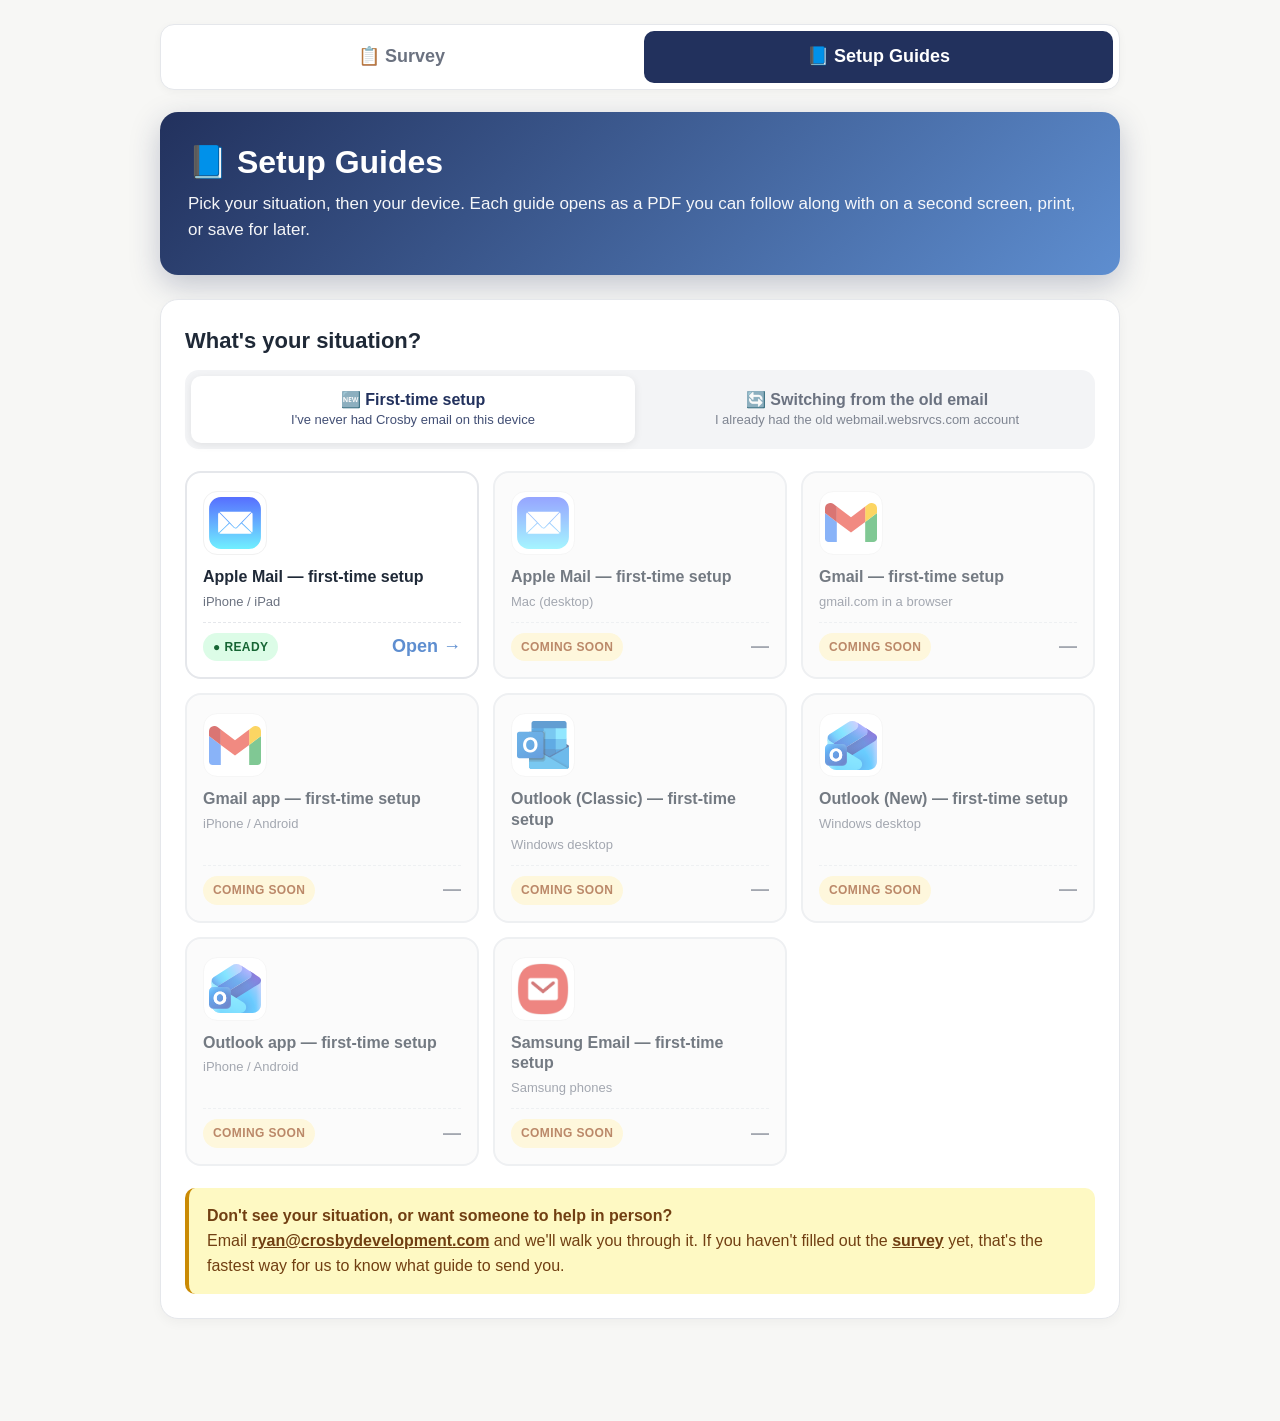
==== help.html @ f15f56f9 "Add setup-guides page + clarify what actually changed - New /help page with click-through tiles for " ====
<!DOCTYPE html>
<html lang="en">
<head>
<meta charset="UTF-8">
<meta name="viewport" content="width=device-width, initial-scale=1.0">
<title>Setup Guides — Crosby Development</title>
<meta name="description" content="Click-through walkthroughs for getting your Crosby Development email working on each device.">
<style>
  :root {
    --bg: #f7f7f5;
    --card: #ffffff;
    --ink: #1f2937;
    --muted: #6b7280;
    --line: #e5e7eb;
    --accent: #22315d;
    --accent-2: #5e8ed0;
    --accent-soft: #e6edf7;
    --selected: #16a34a;
    --selected-soft: #dcfce7;
  }

  * { box-sizing: border-box; }

  html, body {
    margin: 0; padding: 0;
    background: var(--bg);
    color: var(--ink);
    font-family: -apple-system, BlinkMacSystemFont, "Segoe UI", Roboto, "Helvetica Neue", Arial, sans-serif;
    font-size: 18px;
    line-height: 1.55;
  }

  .wrap { max-width: 1000px; margin: 0 auto; padding: 24px 20px 80px; }

  /* Top nav */
  nav.top {
    display: flex;
    gap: 8px;
    background: white;
    border: 1px solid var(--line);
    border-radius: 14px;
    padding: 6px;
    margin-bottom: 22px;
    box-shadow: 0 2px 8px rgba(0,0,0,0.04);
  }
  nav.top a {
    flex: 1;
    text-align: center;
    text-decoration: none;
    color: var(--muted);
    font-weight: 600;
    padding: 12px 14px;
    border-radius: 10px;
    transition: all 0.15s ease;
  }
  nav.top a.active {
    background: var(--accent);
    color: white;
  }
  nav.top a:not(.active):hover {
    background: var(--accent-soft);
    color: var(--accent);
  }

  header.hero {
    background: linear-gradient(135deg, #22315d 0%, #5e8ed0 100%);
    color: white;
    border-radius: 18px;
    padding: 32px 28px;
    margin-bottom: 24px;
    box-shadow: 0 10px 30px rgba(34, 49, 93, 0.25);
  }
  header.hero h1 { margin: 0 0 10px; font-size: 32px; line-height: 1.15; }
  header.hero p { margin: 0; font-size: 17px; opacity: 0.95; }

  section.card {
    background: var(--card);
    border: 1px solid var(--line);
    border-radius: 18px;
    padding: 24px;
    margin-bottom: 22px;
    box-shadow: 0 4px 12px rgba(0,0,0,0.04);
  }
  section.card h2 { margin: 0 0 12px; font-size: 22px; }
  section.card p  { margin: 0 0 14px; color: #374151; }

  /* Scenario picker (tabs) */
  .tabs {
    display: grid;
    grid-template-columns: 1fr 1fr;
    gap: 10px;
    background: #f3f4f6;
    border-radius: 14px;
    padding: 6px;
    margin: 4px 0 22px;
  }
  .tab {
    border: 0;
    cursor: pointer;
    background: transparent;
    color: var(--muted);
    font-weight: 700;
    font-size: 16px;
    padding: 14px 12px;
    border-radius: 10px;
    text-align: center;
    font-family: inherit;
    line-height: 1.25;
    transition: all 0.15s ease;
  }
  .tab small {
    display: block;
    font-weight: 500;
    font-size: 13px;
    margin-top: 2px;
    opacity: 0.85;
  }
  .tab.active {
    background: white;
    color: var(--accent);
    box-shadow: 0 2px 8px rgba(0,0,0,0.08);
  }
  .tab:not(.active):hover { color: var(--accent); }

  /* Guide grid */
  .guide-grid {
    display: grid;
    grid-template-columns: repeat(auto-fill, minmax(220px, 1fr));
    gap: 14px;
  }

  .guide-card {
    display: flex;
    flex-direction: column;
    align-items: stretch;
    background: white;
    border: 2px solid var(--line);
    border-radius: 16px;
    padding: 18px 16px 16px;
    text-decoration: none;
    color: var(--ink);
    position: relative;
    transition: all 0.15s ease;
    min-height: 200px;
  }

  .guide-card.available {
    cursor: pointer;
  }
  .guide-card.available:hover {
    border-color: var(--accent-2);
    transform: translateY(-2px);
    box-shadow: 0 8px 20px rgba(34,49,93,0.12);
  }

  .guide-card.coming-soon {
    opacity: 0.62;
    cursor: default;
    background: #fafafa;
  }

  .guide-card .icon-frame {
    width: 64px;
    height: 64px;
    border-radius: 14px;
    background: white;
    border: 1px solid #f1f1f1;
    display: flex;
    align-items: center;
    justify-content: center;
    margin-bottom: 12px;
    overflow: hidden;
  }
  .guide-card .icon-frame img {
    width: 52px; height: 52px; object-fit: contain;
  }

  .guide-card .title {
    font-weight: 700;
    font-size: 16px;
    line-height: 1.3;
    margin-bottom: 4px;
  }
  .guide-card .device {
    font-size: 13px;
    color: var(--muted);
    margin-bottom: 10px;
  }

  .guide-card .footer-row {
    margin-top: auto;
    display: flex;
    align-items: center;
    justify-content: space-between;
    gap: 8px;
    padding-top: 10px;
    border-top: 1px dashed var(--line);
  }

  .badge {
    display: inline-flex;
    align-items: center;
    gap: 5px;
    font-size: 12px;
    font-weight: 700;
    padding: 5px 10px;
    border-radius: 999px;
    text-transform: uppercase;
    letter-spacing: 0.4px;
  }
  .badge.live    { background: var(--selected-soft); color: #166534; }
  .badge.soon    { background: #fef3c7; color: #92400e; }
  .badge.format  { background: #eef2ff; color: #3730a3; }

  .open-arrow {
    color: var(--accent-2);
    font-weight: 800;
    font-size: 18px;
  }
  .guide-card.coming-soon .open-arrow { color: var(--muted); }

  .help-banner {
    background: #fef9c3;
    border-left: 4px solid #ca8a04;
    border-radius: 10px;
    padding: 16px 18px;
    margin-top: 22px;
    font-size: 16px;
    color: #713f12;
  }
  .help-banner a {
    color: #713f12;
    font-weight: 700;
  }

  /* Modal for coming-soon */
  .modal-bg {
    position: fixed; inset: 0;
    background: rgba(15, 23, 42, 0.55);
    display: none;
    align-items: center;
    justify-content: center;
    padding: 20px;
    z-index: 100;
  }
  .modal-bg.show { display: flex; }
  .modal {
    background: white;
    border-radius: 18px;
    padding: 28px;
    max-width: 480px;
    width: 100%;
    box-shadow: 0 30px 60px rgba(0,0,0,0.3);
  }
  .modal h3 { margin: 0 0 10px; font-size: 22px; }
  .modal p  { margin: 0 0 18px; color: #374151; }
  .modal-actions { display: flex; gap: 10px; justify-content: flex-end; }
  .modal button {
    cursor: pointer;
    border: 0;
    padding: 12px 18px;
    font-size: 15px;
    font-weight: 700;
    border-radius: 10px;
    font-family: inherit;
  }
  .modal button.primary { background: var(--accent); color: white; }
  .modal button.secondary { background: #f3f4f6; color: var(--ink); }

  @media (max-width: 560px) {
    header.hero h1 { font-size: 24px; }
    .tab { font-size: 14px; padding: 12px 8px; }
    .tab small { font-size: 11px; }
  }
</style>
</head>
<body>
<div class="wrap">

  <nav class="top">
    <a href="/">📋 Survey</a>
    <a href="/help" class="active">📘 Setup Guides</a>
  </nav>

  <header class="hero">
    <h1>📘 Setup Guides</h1>
    <p>Pick your situation, then your device. Each guide opens as a PDF you can follow along with on a second screen, print, or save for later.</p>
  </header>

  <section class="card">
    <h2>What's your situation?</h2>
    <div class="tabs" role="tablist">
      <button class="tab active" data-target="first-time" role="tab" aria-selected="true">
        🆕 First-time setup
        <small>I've never had Crosby email on this device</small>
      </button>
      <button class="tab" data-target="switching" role="tab" aria-selected="false">
        🔄 Switching from the old email
        <small>I already had the old webmail.websrvcs.com account</small>
      </button>
    </div>

    <!-- FIRST-TIME SETUP GRID -->
    <div class="guide-grid" id="first-time">

      <a class="guide-card available" href="guides/apple-mail-first-setup.pdf" target="_blank" rel="noopener">
        <div class="icon-frame"><img src="icons/apple-mail.svg" alt="Apple Mail"></div>
        <div class="title">Apple Mail — first-time setup</div>
        <div class="device">iPhone / iPad</div>
        <div class="footer-row">
          <span class="badge live">● Ready</span>
          <span class="open-arrow">Open →</span>
        </div>
      </a>

      <div class="guide-card coming-soon" data-app="Apple Mail (Mac)">
        <div class="icon-frame"><img src="icons/apple-mail.svg" alt=""></div>
        <div class="title">Apple Mail — first-time setup</div>
        <div class="device">Mac (desktop)</div>
        <div class="footer-row">
          <span class="badge soon">Coming soon</span>
          <span class="open-arrow">—</span>
        </div>
      </div>

      <div class="guide-card coming-soon" data-app="Gmail web">
        <div class="icon-frame"><img src="icons/gmail.svg" alt=""></div>
        <div class="title">Gmail — first-time setup</div>
        <div class="device">gmail.com in a browser</div>
        <div class="footer-row">
          <span class="badge soon">Coming soon</span>
          <span class="open-arrow">—</span>
        </div>
      </div>

      <div class="guide-card coming-soon" data-app="Gmail app">
        <div class="icon-frame"><img src="icons/gmail.svg" alt=""></div>
        <div class="title">Gmail app — first-time setup</div>
        <div class="device">iPhone / Android</div>
        <div class="footer-row">
          <span class="badge soon">Coming soon</span>
          <span class="open-arrow">—</span>
        </div>
      </div>

      <div class="guide-card coming-soon" data-app="Outlook (Classic)">
        <div class="icon-frame"><img src="icons/outlook-classic.svg" alt=""></div>
        <div class="title">Outlook (Classic) — first-time setup</div>
        <div class="device">Windows desktop</div>
        <div class="footer-row">
          <span class="badge soon">Coming soon</span>
          <span class="open-arrow">—</span>
        </div>
      </div>

      <div class="guide-card coming-soon" data-app="Outlook (New)">
        <div class="icon-frame"><img src="icons/outlook-new.svg" alt=""></div>
        <div class="title">Outlook (New) — first-time setup</div>
        <div class="device">Windows desktop</div>
        <div class="footer-row">
          <span class="badge soon">Coming soon</span>
          <span class="open-arrow">—</span>
        </div>
      </div>

      <div class="guide-card coming-soon" data-app="Outlook app">
        <div class="icon-frame"><img src="icons/outlook-new.svg" alt=""></div>
        <div class="title">Outlook app — first-time setup</div>
        <div class="device">iPhone / Android</div>
        <div class="footer-row">
          <span class="badge soon">Coming soon</span>
          <span class="open-arrow">—</span>
        </div>
      </div>

      <div class="guide-card coming-soon" data-app="Samsung Email">
        <div class="icon-frame"><img src="icons/samsung-email.png" alt=""></div>
        <div class="title">Samsung Email — first-time setup</div>
        <div class="device">Samsung phones</div>
        <div class="footer-row">
          <span class="badge soon">Coming soon</span>
          <span class="open-arrow">—</span>
        </div>
      </div>

    </div>

    <!-- SWITCHING FROM OLD ACCOUNT GRID -->
    <div class="guide-grid" id="switching" style="display:none;">

      <a class="guide-card available" href="guides/apple-mail-remove-and-re-add.pdf" target="_blank" rel="noopener">
        <div class="icon-frame"><img src="icons/apple-mail.svg" alt="Apple Mail"></div>
        <div class="title">Apple Mail — remove old, re-add via Google</div>
        <div class="device">iPhone / iPad</div>
        <div class="footer-row">
          <span class="badge live">● Ready</span>
          <span class="open-arrow">Open →</span>
        </div>
      </a>

      <div class="guide-card coming-soon" data-app="Apple Mail (Mac) switch">
        <div class="icon-frame"><img src="icons/apple-mail.svg" alt=""></div>
        <div class="title">Apple Mail — remove old, re-add via Google</div>
        <div class="device">Mac (desktop)</div>
        <div class="footer-row">
          <span class="badge soon">Coming soon</span>
          <span class="open-arrow">—</span>
        </div>
      </div>

      <div class="guide-card coming-soon" data-app="Outlook Classic switch">
        <div class="icon-frame"><img src="icons/outlook-classic.svg" alt=""></div>
        <div class="title">Outlook (Classic) — remove old, re-add via Google</div>
        <div class="device">Windows desktop</div>
        <div class="footer-row">
          <span class="badge soon">Coming soon</span>
          <span class="open-arrow">—</span>
        </div>
      </div>

      <div class="guide-card coming-soon" data-app="Outlook New switch">
        <div class="icon-frame"><img src="icons/outlook-new.svg" alt=""></div>
        <div class="title">Outlook (New) — remove old, re-add via Google</div>
        <div class="device">Windows desktop</div>
        <div class="footer-row">
          <span class="badge soon">Coming soon</span>
          <span class="open-arrow">—</span>
        </div>
      </div>

      <div class="guide-card coming-soon" data-app="Outlook app switch">
        <div class="icon-frame"><img src="icons/outlook-new.svg" alt=""></div>
        <div class="title">Outlook app — remove old, re-add via Google</div>
        <div class="device">iPhone / Android</div>
        <div class="footer-row">
          <span class="badge soon">Coming soon</span>
          <span class="open-arrow">—</span>
        </div>
      </div>

      <div class="guide-card coming-soon" data-app="Samsung Email switch">
        <div class="icon-frame"><img src="icons/samsung-email.png" alt=""></div>
        <div class="title">Samsung Email — remove old, re-add via Google</div>
        <div class="device">Samsung phones</div>
        <div class="footer-row">
          <span class="badge soon">Coming soon</span>
          <span class="open-arrow">—</span>
        </div>
      </div>

      <div class="guide-card coming-soon" data-app="Webmail switch">
        <div class="icon-frame">
          <svg viewBox="0 0 24 24" width="44" height="44" fill="none" stroke="#22315d" stroke-width="1.6"><circle cx="12" cy="12" r="9"/><path d="M3 12h18M12 3a14 14 0 010 18M12 3a14 14 0 000 18"/></svg>
        </div>
        <div class="title">Webmail — switching from old website</div>
        <div class="device">Any browser</div>
        <div class="footer-row">
          <span class="badge soon">Coming soon</span>
          <span class="open-arrow">—</span>
        </div>
      </div>

    </div>

    <div class="help-banner">
      <strong>Don't see your situation, or want someone to help in person?</strong><br>
      Email <a href="mailto:ryan@crosbydevelopment.com">ryan@crosbydevelopment.com</a> and we'll walk you through it. If you haven't filled out the <a href="/">survey</a> yet, that's the fastest way for us to know what guide to send you.
    </div>
  </section>

</div>

<!-- Coming-soon modal -->
<div class="modal-bg" id="soonModal" role="dialog" aria-modal="true">
  <div class="modal">
    <h3>📝 This guide is on its way</h3>
    <p>We're still putting together the walkthrough for <strong id="soonApp">this setup</strong>. In the meantime, email <a href="mailto:ryan@crosbydevelopment.com">ryan@crosbydevelopment.com</a> and we'll walk you through it directly — usually a 5-minute phone call.</p>
    <div class="modal-actions">
      <button type="button" class="secondary" onclick="closeSoon()">Close</button>
      <a class="modal-button" href="mailto:ryan@crosbydevelopment.com?subject=Email%20setup%20help" style="text-decoration:none;"><button type="button" class="primary">Email Ryan</button></a>
    </div>
  </div>
</div>

<script>
  // Tab switching
  document.querySelectorAll('.tab').forEach(tab => {
    tab.addEventListener('click', () => {
      document.querySelectorAll('.tab').forEach(t => {
        t.classList.remove('active');
        t.setAttribute('aria-selected', 'false');
      });
      tab.classList.add('active');
      tab.setAttribute('aria-selected', 'true');

      const target = tab.dataset.target;
      document.querySelectorAll('.guide-grid').forEach(g => {
        g.style.display = (g.id === target) ? 'grid' : 'none';
      });
    });
  });

  // Coming-soon modal
  document.querySelectorAll('.guide-card.coming-soon').forEach(card => {
    card.addEventListener('click', () => {
      document.getElementById('soonApp').textContent = card.dataset.app || 'this setup';
      document.getElementById('soonModal').classList.add('show');
    });
  });
  function closeSoon() {
    document.getElementById('soonModal').classList.remove('show');
  }
  document.getElementById('soonModal').addEventListener('click', e => {
    if (e.target.id === 'soonModal') closeSoon();
  });
</script>
</body>
</html>
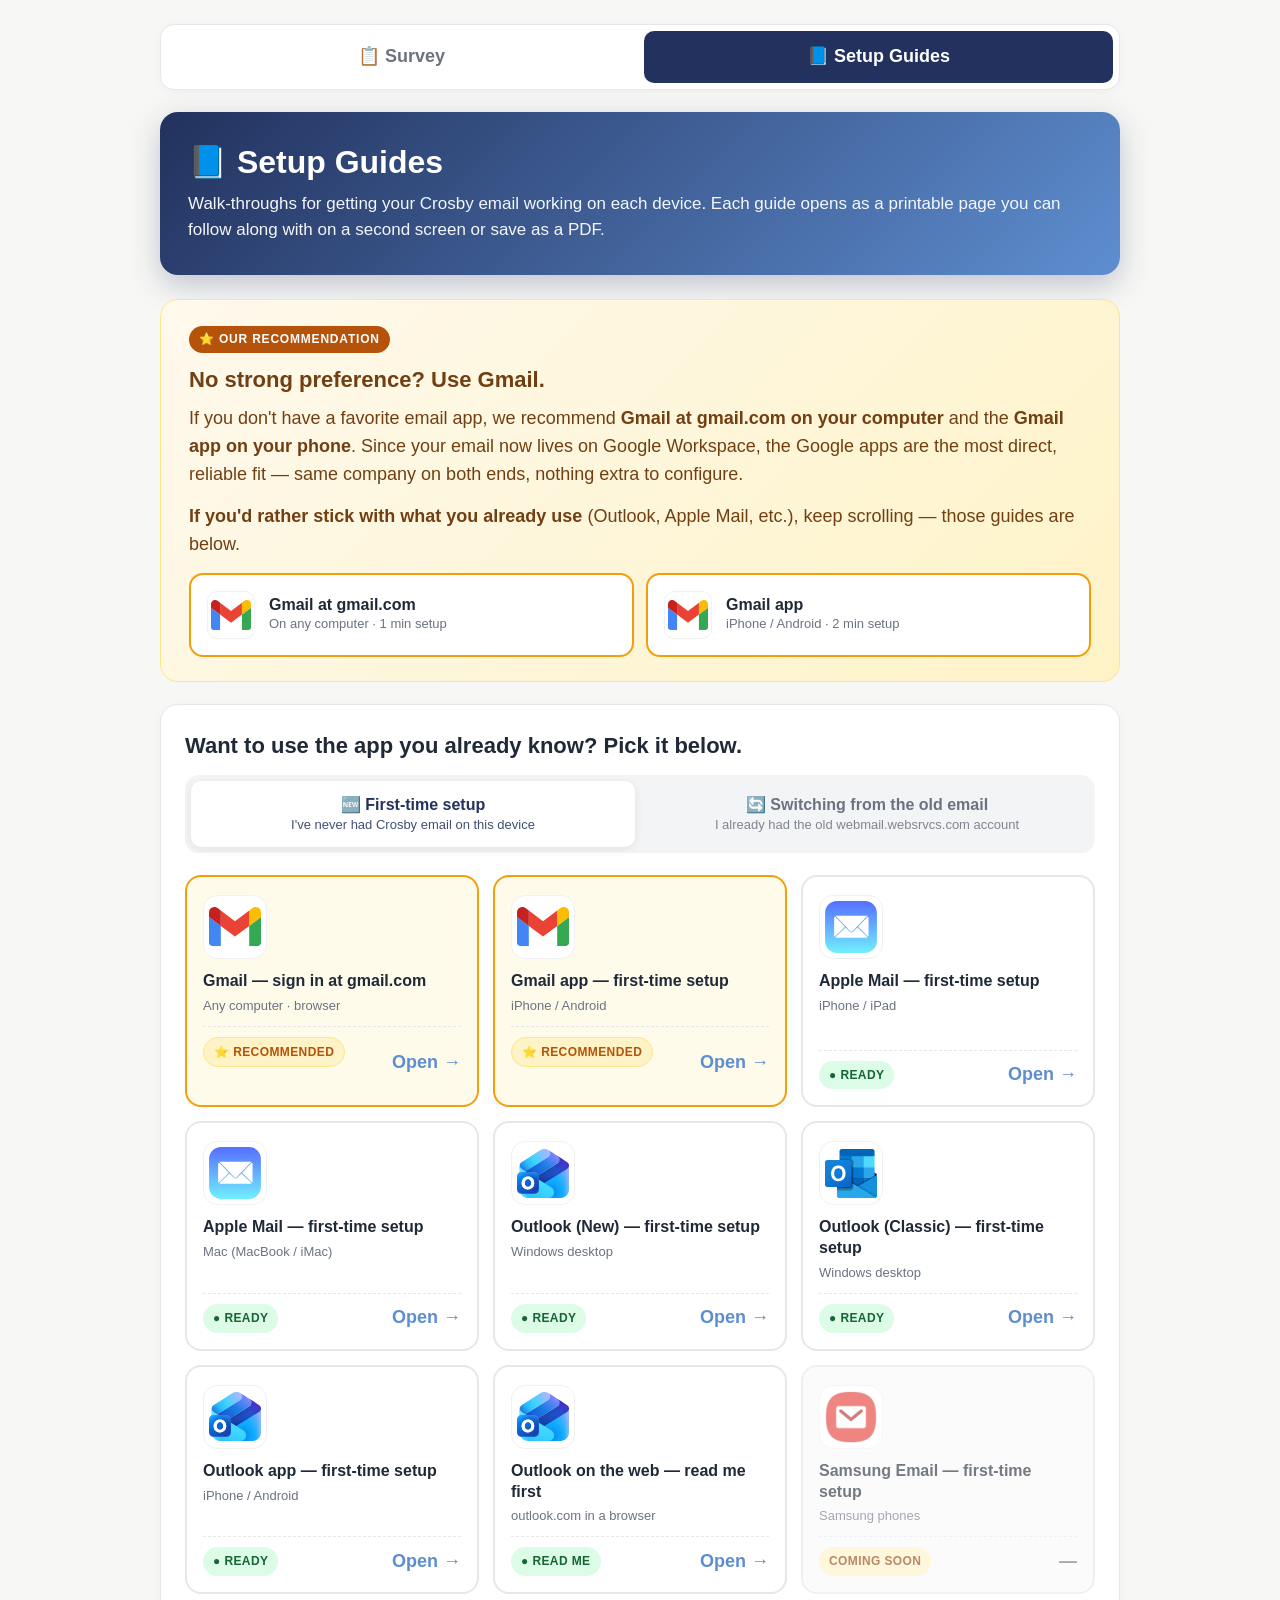
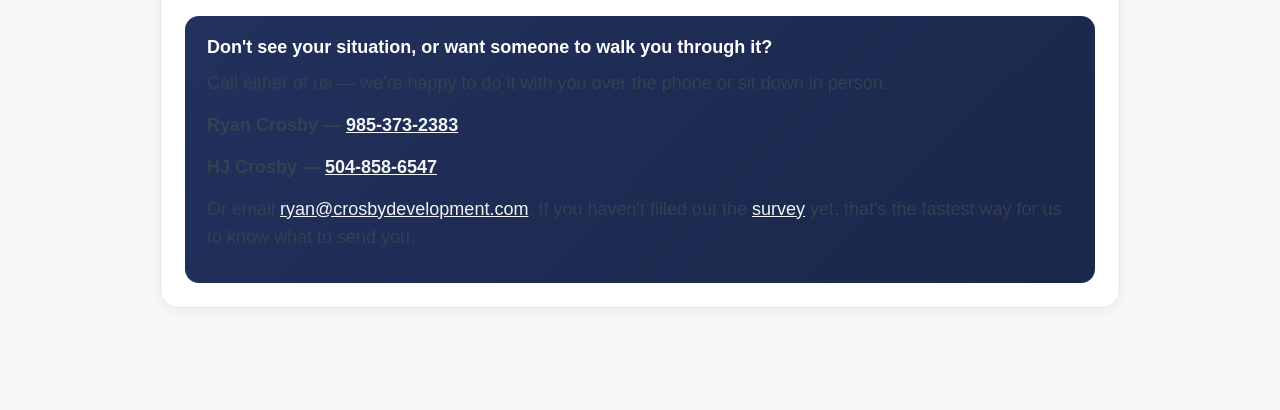
==== commit 24035420: "Add 7 setup guides + Gmail recommendation Guides written as printable HTML (each prints cleanly to P" ====
--- a/help.html
+++ b/help.html
@@ -17,6 +17,8 @@
     --accent-soft: #e6edf7;
     --selected: #16a34a;
     --selected-soft: #dcfce7;
+    --gold: #b45309;
+    --gold-soft: #fef3c7;
   }
 
   * { box-sizing: border-box; }
@@ -32,10 +34,8 @@
 
   .wrap { max-width: 1000px; margin: 0 auto; padding: 24px 20px 80px; }
 
-  /* Top nav */
   nav.top {
-    display: flex;
-    gap: 8px;
+    display: flex; gap: 8px;
     background: white;
     border: 1px solid var(--line);
     border-radius: 14px;
@@ -44,23 +44,13 @@
     box-shadow: 0 2px 8px rgba(0,0,0,0.04);
   }
   nav.top a {
-    flex: 1;
-    text-align: center;
-    text-decoration: none;
-    color: var(--muted);
-    font-weight: 600;
-    padding: 12px 14px;
-    border-radius: 10px;
+    flex: 1; text-align: center; text-decoration: none;
+    color: var(--muted); font-weight: 600;
+    padding: 12px 14px; border-radius: 10px;
     transition: all 0.15s ease;
   }
-  nav.top a.active {
-    background: var(--accent);
-    color: white;
-  }
-  nav.top a:not(.active):hover {
-    background: var(--accent-soft);
-    color: var(--accent);
-  }
+  nav.top a.active { background: var(--accent); color: white; }
+  nav.top a:not(.active):hover { background: var(--accent-soft); color: var(--accent); }
 
   header.hero {
     background: linear-gradient(135deg, #22315d 0%, #5e8ed0 100%);
@@ -84,7 +74,64 @@
   section.card h2 { margin: 0 0 12px; font-size: 22px; }
   section.card p  { margin: 0 0 14px; color: #374151; }
 
-  /* Scenario picker (tabs) */
+  /* Recommendation hero */
+  .reco {
+    background: linear-gradient(135deg, #fff9ed 0%, #fef3c7 100%);
+    border: 1px solid #fde68a;
+    border-radius: 18px;
+    padding: 24px 28px;
+    margin-bottom: 22px;
+  }
+  .reco .star {
+    display: inline-block;
+    background: var(--gold);
+    color: white;
+    font-weight: 800;
+    font-size: 12px;
+    padding: 4px 10px;
+    border-radius: 999px;
+    text-transform: uppercase;
+    letter-spacing: 0.8px;
+    margin-bottom: 10px;
+  }
+  .reco h2 { margin: 0 0 8px; color: #713f12; font-size: 22px; }
+  .reco p  { margin: 0 0 14px; color: #713f12; }
+
+  .reco-picks {
+    display: grid;
+    grid-template-columns: repeat(auto-fit, minmax(220px, 1fr));
+    gap: 12px;
+    margin-top: 14px;
+  }
+  .reco-pick {
+    background: white;
+    border: 2px solid #f59e0b;
+    border-radius: 14px;
+    padding: 16px;
+    text-decoration: none;
+    color: var(--ink);
+    display: flex;
+    align-items: center;
+    gap: 14px;
+    transition: all 0.15s ease;
+  }
+  .reco-pick:hover {
+    transform: translateY(-2px);
+    box-shadow: 0 8px 20px rgba(180, 83, 9, 0.2);
+  }
+  .reco-pick .icon-mini {
+    width: 48px; height: 48px;
+    background: white;
+    border: 1px solid #f1f1f1;
+    border-radius: 10px;
+    display: flex; align-items: center; justify-content: center;
+    flex-shrink: 0;
+  }
+  .reco-pick .icon-mini img { width: 40px; height: 40px; object-fit: contain; }
+  .reco-pick .what { font-weight: 700; font-size: 16px; line-height: 1.2; }
+  .reco-pick .where { font-size: 13px; color: var(--muted); }
+
+  /* Tabs */
   .tabs {
     display: grid;
     grid-template-columns: 1fr 1fr;
@@ -95,29 +142,21 @@
     margin: 4px 0 22px;
   }
   .tab {
-    border: 0;
-    cursor: pointer;
+    border: 0; cursor: pointer;
     background: transparent;
     color: var(--muted);
-    font-weight: 700;
-    font-size: 16px;
-    padding: 14px 12px;
-    border-radius: 10px;
-    text-align: center;
-    font-family: inherit;
+    font-weight: 700; font-size: 16px;
+    padding: 14px 12px; border-radius: 10px;
+    text-align: center; font-family: inherit;
     line-height: 1.25;
     transition: all 0.15s ease;
   }
   .tab small {
-    display: block;
-    font-weight: 500;
-    font-size: 13px;
-    margin-top: 2px;
-    opacity: 0.85;
+    display: block; font-weight: 500; font-size: 13px;
+    margin-top: 2px; opacity: 0.85;
   }
   .tab.active {
-    background: white;
-    color: var(--accent);
+    background: white; color: var(--accent);
     box-shadow: 0 2px 8px rgba(0,0,0,0.08);
   }
   .tab:not(.active):hover { color: var(--accent); }
@@ -130,9 +169,7 @@
   }
 
   .guide-card {
-    display: flex;
-    flex-direction: column;
-    align-items: stretch;
+    display: flex; flex-direction: column;
     background: white;
     border: 2px solid var(--line);
     border-radius: 16px;
@@ -141,128 +178,98 @@
     color: var(--ink);
     position: relative;
     transition: all 0.15s ease;
-    min-height: 200px;
-  }
-
-  .guide-card.available {
-    cursor: pointer;
-  }
+    min-height: 220px;
+  }
+
+  .guide-card.available { cursor: pointer; }
   .guide-card.available:hover {
     border-color: var(--accent-2);
     transform: translateY(-2px);
     box-shadow: 0 8px 20px rgba(34,49,93,0.12);
   }
-
-  .guide-card.coming-soon {
-    opacity: 0.62;
-    cursor: default;
-    background: #fafafa;
-  }
+  .guide-card.recommended { border-color: #f59e0b; background: #fffbeb; }
+  .guide-card.recommended:hover { border-color: #d97706; }
+
+  .guide-card.coming-soon { opacity: 0.62; cursor: default; background: #fafafa; }
 
   .guide-card .icon-frame {
-    width: 64px;
-    height: 64px;
+    width: 64px; height: 64px;
     border-radius: 14px;
     background: white;
     border: 1px solid #f1f1f1;
-    display: flex;
-    align-items: center;
-    justify-content: center;
+    display: flex; align-items: center; justify-content: center;
     margin-bottom: 12px;
     overflow: hidden;
   }
-  .guide-card .icon-frame img {
-    width: 52px; height: 52px; object-fit: contain;
-  }
+  .guide-card .icon-frame img { width: 52px; height: 52px; object-fit: contain; }
 
   .guide-card .title {
-    font-weight: 700;
-    font-size: 16px;
-    line-height: 1.3;
-    margin-bottom: 4px;
+    font-weight: 700; font-size: 16px;
+    line-height: 1.3; margin-bottom: 4px;
   }
   .guide-card .device {
-    font-size: 13px;
-    color: var(--muted);
+    font-size: 13px; color: var(--muted);
     margin-bottom: 10px;
   }
 
   .guide-card .footer-row {
     margin-top: auto;
-    display: flex;
-    align-items: center;
-    justify-content: space-between;
+    display: flex; align-items: center; justify-content: space-between;
     gap: 8px;
     padding-top: 10px;
     border-top: 1px dashed var(--line);
   }
 
   .badge {
-    display: inline-flex;
-    align-items: center;
-    gap: 5px;
-    font-size: 12px;
-    font-weight: 700;
-    padding: 5px 10px;
-    border-radius: 999px;
-    text-transform: uppercase;
-    letter-spacing: 0.4px;
-  }
-  .badge.live    { background: var(--selected-soft); color: #166534; }
-  .badge.soon    { background: #fef3c7; color: #92400e; }
-  .badge.format  { background: #eef2ff; color: #3730a3; }
-
-  .open-arrow {
-    color: var(--accent-2);
-    font-weight: 800;
-    font-size: 18px;
-  }
+    display: inline-flex; align-items: center; gap: 5px;
+    font-size: 12px; font-weight: 700;
+    padding: 5px 10px; border-radius: 999px;
+    text-transform: uppercase; letter-spacing: 0.4px;
+  }
+  .badge.live { background: var(--selected-soft); color: #166534; }
+  .badge.soon { background: #fef3c7; color: #92400e; }
+  .badge.reco { background: #fef3c7; color: var(--gold); border: 1px solid #fde68a; }
+
+  .open-arrow { color: var(--accent-2); font-weight: 800; font-size: 18px; }
   .guide-card.coming-soon .open-arrow { color: var(--muted); }
 
+  /* Help banner */
   .help-banner {
-    background: #fef9c3;
-    border-left: 4px solid #ca8a04;
-    border-radius: 10px;
-    padding: 16px 18px;
+    background: linear-gradient(135deg, #22315d 0%, #1a274a 100%);
+    color: white;
+    border-radius: 14px;
+    padding: 18px 22px;
     margin-top: 22px;
-    font-size: 16px;
-    color: #713f12;
-  }
-  .help-banner a {
-    color: #713f12;
-    font-weight: 700;
-  }
-
-  /* Modal for coming-soon */
+  }
+  .help-banner h3 { margin: 0 0 8px; font-size: 18px; }
+  .help-banner p { margin: 0 0 4px; opacity: 0.95; color: white; }
+  .help-banner .person { font-weight: 800; }
+  .help-banner a { color: white; }
+
+  /* Modal */
   .modal-bg {
     position: fixed; inset: 0;
     background: rgba(15, 23, 42, 0.55);
     display: none;
-    align-items: center;
-    justify-content: center;
-    padding: 20px;
-    z-index: 100;
+    align-items: center; justify-content: center;
+    padding: 20px; z-index: 100;
   }
   .modal-bg.show { display: flex; }
   .modal {
     background: white;
     border-radius: 18px;
     padding: 28px;
-    max-width: 480px;
-    width: 100%;
+    max-width: 480px; width: 100%;
     box-shadow: 0 30px 60px rgba(0,0,0,0.3);
   }
   .modal h3 { margin: 0 0 10px; font-size: 22px; }
-  .modal p  { margin: 0 0 18px; color: #374151; }
-  .modal-actions { display: flex; gap: 10px; justify-content: flex-end; }
+  .modal p  { margin: 0 0 14px; color: #374151; }
+  .modal .person { font-weight: 800; margin: 0 0 4px; }
+  .modal-actions { display: flex; gap: 10px; justify-content: flex-end; margin-top: 16px; }
   .modal button {
-    cursor: pointer;
-    border: 0;
-    padding: 12px 18px;
-    font-size: 15px;
-    font-weight: 700;
-    border-radius: 10px;
-    font-family: inherit;
+    cursor: pointer; border: 0;
+    padding: 12px 18px; font-size: 15px; font-weight: 700;
+    border-radius: 10px; font-family: inherit;
   }
   .modal button.primary { background: var(--accent); color: white; }
   .modal button.secondary { background: #f3f4f6; color: var(--ink); }
@@ -284,11 +291,35 @@
 
   <header class="hero">
     <h1>📘 Setup Guides</h1>
-    <p>Pick your situation, then your device. Each guide opens as a PDF you can follow along with on a second screen, print, or save for later.</p>
+    <p>Walk-throughs for getting your Crosby email working on each device. Each guide opens as a printable page you can follow along with on a second screen or save as a PDF.</p>
   </header>
 
+  <!-- RECOMMENDATION -->
+  <div class="reco">
+    <div class="star">⭐ Our recommendation</div>
+    <h2>No strong preference? Use Gmail.</h2>
+    <p>If you don't have a favorite email app, we recommend <strong>Gmail at gmail.com on your computer</strong> and the <strong>Gmail app on your phone</strong>. Since your email now lives on Google Workspace, the Google apps are the most direct, reliable fit — same company on both ends, nothing extra to configure.</p>
+    <p style="margin-bottom:6px;"><strong>If you'd rather stick with what you already use</strong> (Outlook, Apple Mail, etc.), keep scrolling — those guides are below.</p>
+    <div class="reco-picks">
+      <a class="reco-pick" href="guides/gmail-web.html">
+        <div class="icon-mini"><img src="icons/gmail.svg" alt=""></div>
+        <div>
+          <div class="what">Gmail at gmail.com</div>
+          <div class="where">On any computer · 1 min setup</div>
+        </div>
+      </a>
+      <a class="reco-pick" href="guides/gmail-mobile.html">
+        <div class="icon-mini"><img src="icons/gmail.svg" alt=""></div>
+        <div>
+          <div class="what">Gmail app</div>
+          <div class="where">iPhone / Android · 2 min setup</div>
+        </div>
+      </a>
+    </div>
+  </div>
+
   <section class="card">
-    <h2>What's your situation?</h2>
+    <h2>Want to use the app you already know? Pick it below.</h2>
     <div class="tabs" role="tablist">
       <button class="tab active" data-target="first-time" role="tab" aria-selected="true">
         🆕 First-time setup
@@ -303,6 +334,26 @@
     <!-- FIRST-TIME SETUP GRID -->
     <div class="guide-grid" id="first-time">
 
+      <a class="guide-card available recommended" href="guides/gmail-web.html">
+        <div class="icon-frame"><img src="icons/gmail.svg" alt="Gmail"></div>
+        <div class="title">Gmail — sign in at gmail.com</div>
+        <div class="device">Any computer · browser</div>
+        <div class="footer-row">
+          <span class="badge reco">⭐ Recommended</span>
+          <span class="open-arrow">Open →</span>
+        </div>
+      </a>
+
+      <a class="guide-card available recommended" href="guides/gmail-mobile.html">
+        <div class="icon-frame"><img src="icons/gmail.svg" alt="Gmail"></div>
+        <div class="title">Gmail app — first-time setup</div>
+        <div class="device">iPhone / Android</div>
+        <div class="footer-row">
+          <span class="badge reco">⭐ Recommended</span>
+          <span class="open-arrow">Open →</span>
+        </div>
+      </a>
+
       <a class="guide-card available" href="guides/apple-mail-first-setup.pdf" target="_blank" rel="noopener">
         <div class="icon-frame"><img src="icons/apple-mail.svg" alt="Apple Mail"></div>
         <div class="title">Apple Mail — first-time setup</div>
@@ -313,65 +364,55 @@
         </div>
       </a>
 
-      <div class="guide-card coming-soon" data-app="Apple Mail (Mac)">
-        <div class="icon-frame"><img src="icons/apple-mail.svg" alt=""></div>
+      <a class="guide-card available" href="guides/apple-mail-mac.html">
+        <div class="icon-frame"><img src="icons/apple-mail.svg" alt="Apple Mail"></div>
         <div class="title">Apple Mail — first-time setup</div>
-        <div class="device">Mac (desktop)</div>
-        <div class="footer-row">
-          <span class="badge soon">Coming soon</span>
-          <span class="open-arrow">—</span>
-        </div>
-      </div>
-
-      <div class="guide-card coming-soon" data-app="Gmail web">
-        <div class="icon-frame"><img src="icons/gmail.svg" alt=""></div>
-        <div class="title">Gmail — first-time setup</div>
-        <div class="device">gmail.com in a browser</div>
-        <div class="footer-row">
-          <span class="badge soon">Coming soon</span>
-          <span class="open-arrow">—</span>
-        </div>
-      </div>
-
-      <div class="guide-card coming-soon" data-app="Gmail app">
-        <div class="icon-frame"><img src="icons/gmail.svg" alt=""></div>
-        <div class="title">Gmail app — first-time setup</div>
-        <div class="device">iPhone / Android</div>
-        <div class="footer-row">
-          <span class="badge soon">Coming soon</span>
-          <span class="open-arrow">—</span>
-        </div>
-      </div>
-
-      <div class="guide-card coming-soon" data-app="Outlook (Classic)">
-        <div class="icon-frame"><img src="icons/outlook-classic.svg" alt=""></div>
+        <div class="device">Mac (MacBook / iMac)</div>
+        <div class="footer-row">
+          <span class="badge live">● Ready</span>
+          <span class="open-arrow">Open →</span>
+        </div>
+      </a>
+
+      <a class="guide-card available" href="guides/outlook-new-windows.html">
+        <div class="icon-frame"><img src="icons/outlook-new.svg" alt="Outlook"></div>
+        <div class="title">Outlook (New) — first-time setup</div>
+        <div class="device">Windows desktop</div>
+        <div class="footer-row">
+          <span class="badge live">● Ready</span>
+          <span class="open-arrow">Open →</span>
+        </div>
+      </a>
+
+      <a class="guide-card available" href="guides/outlook-classic-windows.html">
+        <div class="icon-frame"><img src="icons/outlook-classic.svg" alt="Outlook"></div>
         <div class="title">Outlook (Classic) — first-time setup</div>
         <div class="device">Windows desktop</div>
         <div class="footer-row">
-          <span class="badge soon">Coming soon</span>
-          <span class="open-arrow">—</span>
-        </div>
-      </div>
-
-      <div class="guide-card coming-soon" data-app="Outlook (New)">
-        <div class="icon-frame"><img src="icons/outlook-new.svg" alt=""></div>
-        <div class="title">Outlook (New) — first-time setup</div>
-        <div class="device">Windows desktop</div>
-        <div class="footer-row">
-          <span class="badge soon">Coming soon</span>
-          <span class="open-arrow">—</span>
-        </div>
-      </div>
-
-      <div class="guide-card coming-soon" data-app="Outlook app">
-        <div class="icon-frame"><img src="icons/outlook-new.svg" alt=""></div>
+          <span class="badge live">● Ready</span>
+          <span class="open-arrow">Open →</span>
+        </div>
+      </a>
+
+      <a class="guide-card available" href="guides/outlook-mobile.html">
+        <div class="icon-frame"><img src="icons/outlook-new.svg" alt="Outlook"></div>
         <div class="title">Outlook app — first-time setup</div>
         <div class="device">iPhone / Android</div>
         <div class="footer-row">
-          <span class="badge soon">Coming soon</span>
-          <span class="open-arrow">—</span>
-        </div>
-      </div>
+          <span class="badge live">● Ready</span>
+          <span class="open-arrow">Open →</span>
+        </div>
+      </a>
+
+      <a class="guide-card available" href="guides/outlook-web.html">
+        <div class="icon-frame"><img src="icons/outlook-new.svg" alt="Outlook"></div>
+        <div class="title">Outlook on the web — read me first</div>
+        <div class="device">outlook.com in a browser</div>
+        <div class="footer-row">
+          <span class="badge live">● Read me</span>
+          <span class="open-arrow">Open →</span>
+        </div>
+      </a>
 
       <div class="guide-card coming-soon" data-app="Samsung Email">
         <div class="icon-frame"><img src="icons/samsung-email.png" alt=""></div>
@@ -388,6 +429,26 @@
     <!-- SWITCHING FROM OLD ACCOUNT GRID -->
     <div class="guide-grid" id="switching" style="display:none;">
 
+      <a class="guide-card available recommended" href="guides/gmail-web.html">
+        <div class="icon-frame"><img src="icons/gmail.svg" alt="Gmail"></div>
+        <div class="title">Move to Gmail at gmail.com</div>
+        <div class="device">Any computer · browser</div>
+        <div class="footer-row">
+          <span class="badge reco">⭐ Recommended</span>
+          <span class="open-arrow">Open →</span>
+        </div>
+      </a>
+
+      <a class="guide-card available recommended" href="guides/gmail-mobile.html">
+        <div class="icon-frame"><img src="icons/gmail.svg" alt="Gmail"></div>
+        <div class="title">Move to the Gmail app</div>
+        <div class="device">iPhone / Android</div>
+        <div class="footer-row">
+          <span class="badge reco">⭐ Recommended</span>
+          <span class="open-arrow">Open →</span>
+        </div>
+      </a>
+
       <a class="guide-card available" href="guides/apple-mail-remove-and-re-add.pdf" target="_blank" rel="noopener">
         <div class="icon-frame"><img src="icons/apple-mail.svg" alt="Apple Mail"></div>
         <div class="title">Apple Mail — remove old, re-add via Google</div>
@@ -398,47 +459,47 @@
         </div>
       </a>
 
-      <div class="guide-card coming-soon" data-app="Apple Mail (Mac) switch">
-        <div class="icon-frame"><img src="icons/apple-mail.svg" alt=""></div>
+      <a class="guide-card available" href="guides/apple-mail-mac.html">
+        <div class="icon-frame"><img src="icons/apple-mail.svg" alt="Apple Mail"></div>
         <div class="title">Apple Mail — remove old, re-add via Google</div>
-        <div class="device">Mac (desktop)</div>
-        <div class="footer-row">
-          <span class="badge soon">Coming soon</span>
-          <span class="open-arrow">—</span>
-        </div>
-      </div>
-
-      <div class="guide-card coming-soon" data-app="Outlook Classic switch">
-        <div class="icon-frame"><img src="icons/outlook-classic.svg" alt=""></div>
+        <div class="device">Mac (MacBook / iMac)</div>
+        <div class="footer-row">
+          <span class="badge live">● Ready</span>
+          <span class="open-arrow">Open →</span>
+        </div>
+      </a>
+
+      <a class="guide-card available" href="guides/outlook-classic-windows.html">
+        <div class="icon-frame"><img src="icons/outlook-classic.svg" alt="Outlook"></div>
         <div class="title">Outlook (Classic) — remove old, re-add via Google</div>
         <div class="device">Windows desktop</div>
         <div class="footer-row">
-          <span class="badge soon">Coming soon</span>
-          <span class="open-arrow">—</span>
-        </div>
-      </div>
-
-      <div class="guide-card coming-soon" data-app="Outlook New switch">
-        <div class="icon-frame"><img src="icons/outlook-new.svg" alt=""></div>
+          <span class="badge live">● Ready</span>
+          <span class="open-arrow">Open →</span>
+        </div>
+      </a>
+
+      <a class="guide-card available" href="guides/outlook-new-windows.html">
+        <div class="icon-frame"><img src="icons/outlook-new.svg" alt="Outlook"></div>
         <div class="title">Outlook (New) — remove old, re-add via Google</div>
         <div class="device">Windows desktop</div>
         <div class="footer-row">
-          <span class="badge soon">Coming soon</span>
-          <span class="open-arrow">—</span>
-        </div>
-      </div>
-
-      <div class="guide-card coming-soon" data-app="Outlook app switch">
-        <div class="icon-frame"><img src="icons/outlook-new.svg" alt=""></div>
+          <span class="badge live">● Ready</span>
+          <span class="open-arrow">Open →</span>
+        </div>
+      </a>
+
+      <a class="guide-card available" href="guides/outlook-mobile.html">
+        <div class="icon-frame"><img src="icons/outlook-new.svg" alt="Outlook"></div>
         <div class="title">Outlook app — remove old, re-add via Google</div>
         <div class="device">iPhone / Android</div>
         <div class="footer-row">
-          <span class="badge soon">Coming soon</span>
-          <span class="open-arrow">—</span>
-        </div>
-      </div>
-
-      <div class="guide-card coming-soon" data-app="Samsung Email switch">
+          <span class="badge live">● Ready</span>
+          <span class="open-arrow">Open →</span>
+        </div>
+      </a>
+
+      <div class="guide-card coming-soon" data-app="Samsung Email — switch">
         <div class="icon-frame"><img src="icons/samsung-email.png" alt=""></div>
         <div class="title">Samsung Email — remove old, re-add via Google</div>
         <div class="device">Samsung phones</div>
@@ -448,23 +509,15 @@
         </div>
       </div>
 
-      <div class="guide-card coming-soon" data-app="Webmail switch">
-        <div class="icon-frame">
-          <svg viewBox="0 0 24 24" width="44" height="44" fill="none" stroke="#22315d" stroke-width="1.6"><circle cx="12" cy="12" r="9"/><path d="M3 12h18M12 3a14 14 0 010 18M12 3a14 14 0 000 18"/></svg>
-        </div>
-        <div class="title">Webmail — switching from old website</div>
-        <div class="device">Any browser</div>
-        <div class="footer-row">
-          <span class="badge soon">Coming soon</span>
-          <span class="open-arrow">—</span>
-        </div>
-      </div>
-
     </div>
 
+    <!-- HELP BANNER -->
     <div class="help-banner">
-      <strong>Don't see your situation, or want someone to help in person?</strong><br>
-      Email <a href="mailto:ryan@crosbydevelopment.com">ryan@crosbydevelopment.com</a> and we'll walk you through it. If you haven't filled out the <a href="/">survey</a> yet, that's the fastest way for us to know what guide to send you.
+      <h3>Don't see your situation, or want someone to walk you through it?</h3>
+      <p>Call either of us — we're happy to do it with you over the phone or sit down in person.</p>
+      <p class="person">Ryan Crosby — <a href="tel:9853732383">985-373-2383</a></p>
+      <p class="person">HJ Crosby — <a href="tel:5048586547">504-858-6547</a></p>
+      <p style="margin-top:6px;">Or email <a href="mailto:ryan@crosbydevelopment.com">ryan@crosbydevelopment.com</a>. If you haven't filled out the <a href="/" style="text-decoration:underline;">survey</a> yet, that's the fastest way for us to know what to send you.</p>
     </div>
   </section>
 
@@ -474,10 +527,12 @@
 <div class="modal-bg" id="soonModal" role="dialog" aria-modal="true">
   <div class="modal">
     <h3>📝 This guide is on its way</h3>
-    <p>We're still putting together the walkthrough for <strong id="soonApp">this setup</strong>. In the meantime, email <a href="mailto:ryan@crosbydevelopment.com">ryan@crosbydevelopment.com</a> and we'll walk you through it directly — usually a 5-minute phone call.</p>
+    <p>We're still putting together the walkthrough for <strong id="soonApp">this setup</strong>. In the meantime, give us a ring and we'll do it with you — usually a 5-minute phone call.</p>
+    <p class="person">Ryan Crosby — <a href="tel:9853732383">985-373-2383</a></p>
+    <p class="person">HJ Crosby — <a href="tel:5048586547">504-858-6547</a></p>
     <div class="modal-actions">
       <button type="button" class="secondary" onclick="closeSoon()">Close</button>
-      <a class="modal-button" href="mailto:ryan@crosbydevelopment.com?subject=Email%20setup%20help" style="text-decoration:none;"><button type="button" class="primary">Email Ryan</button></a>
+      <a href="mailto:ryan@crosbydevelopment.com?subject=Email%20setup%20help" style="text-decoration:none;"><button type="button" class="primary">Email Ryan</button></a>
     </div>
   </div>
 </div>
